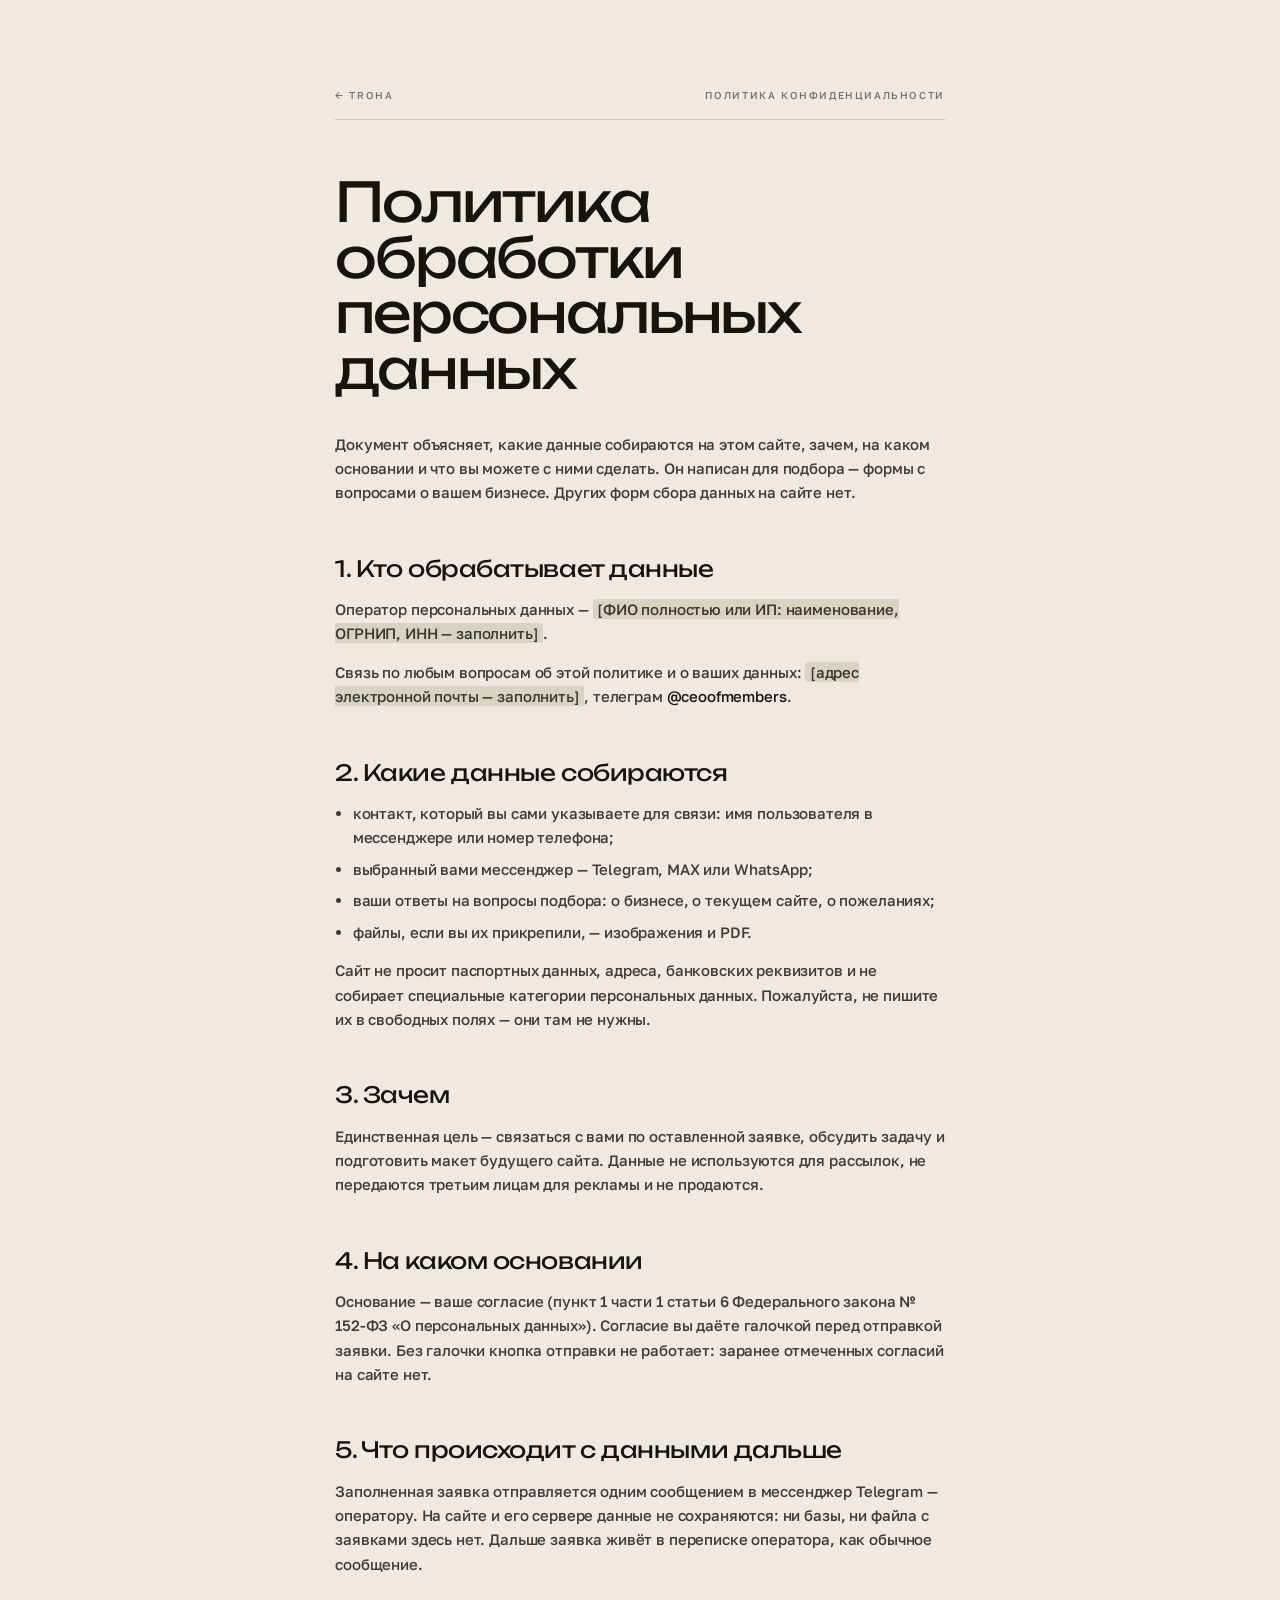
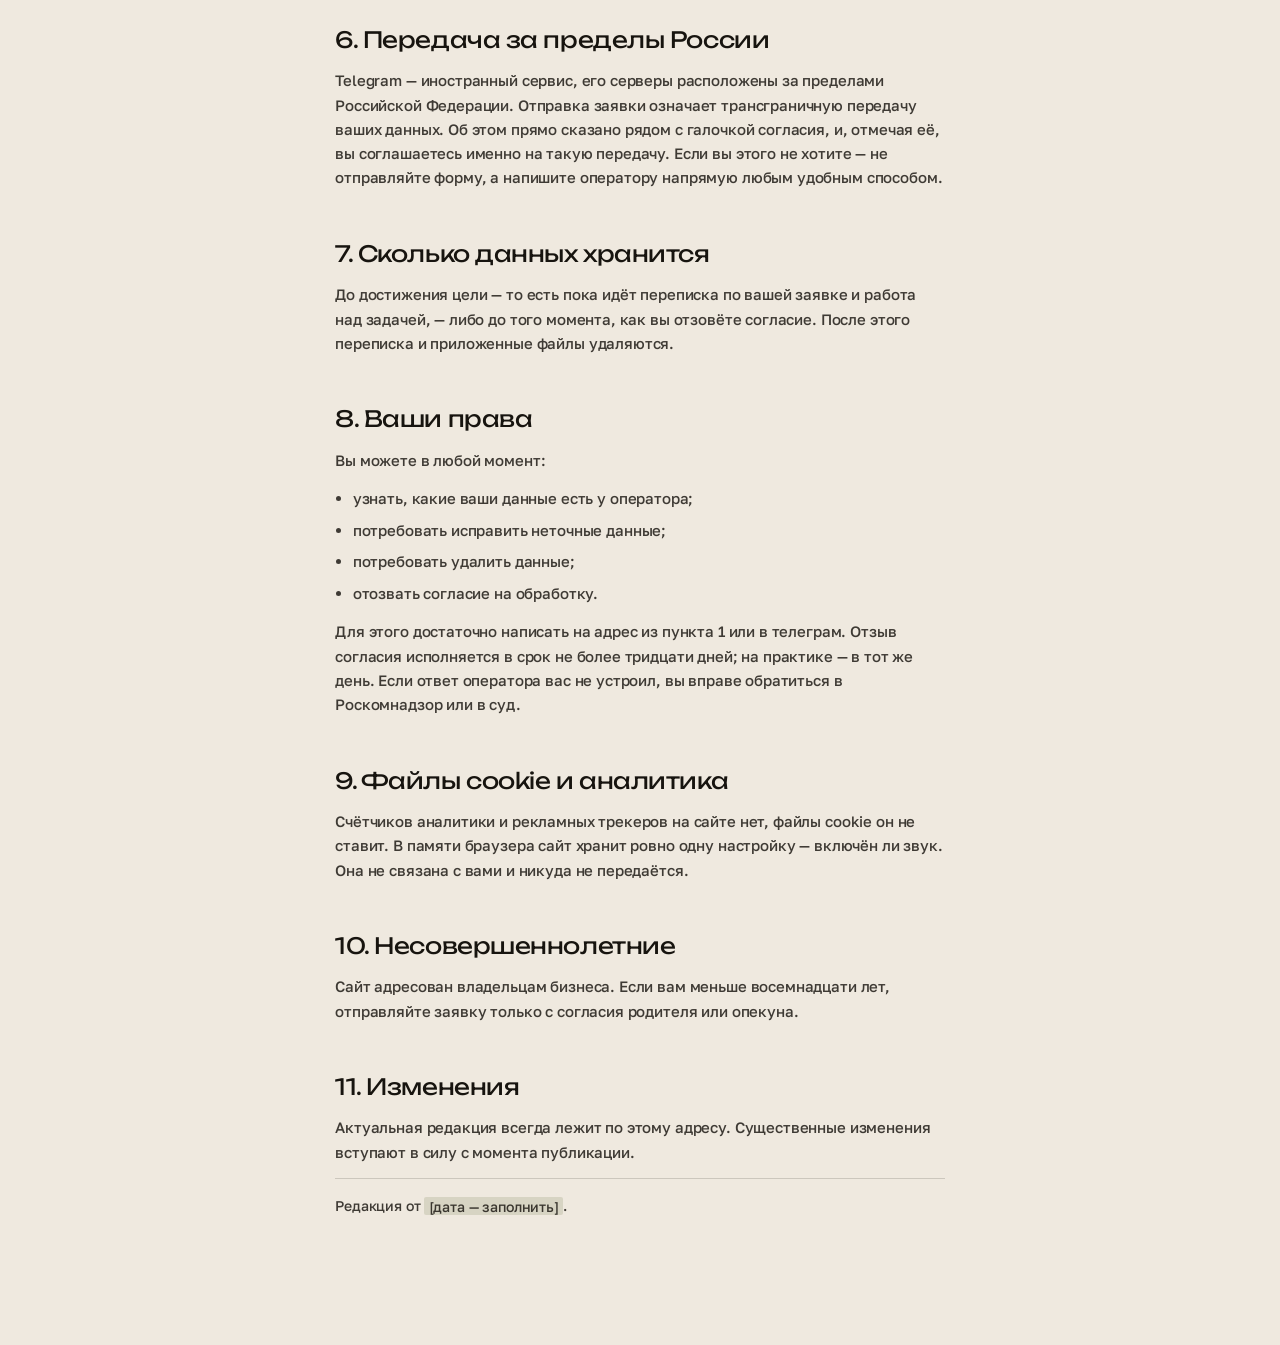
==== privacy.html @ f44c5812 "Подбор: квиз на четыре ветки, согласие на ПДн, отправка в телеграм Лист бумаги встал сразу после лет" ====
<!doctype html>
<html lang="ru">
<head>
<meta charset="utf-8">
<meta name="viewport" content="width=device-width, initial-scale=1">
<title>Политика конфиденциальности — TROHA</title>
<meta name="description" content="Как обрабатываются персональные данные, которые вы оставляете в подборе на сайте TROHA: что собирается, зачем, на каком основании и как отозвать согласие.">
<meta name="robots" content="noindex, follow">

<link rel="preconnect" href="https://fonts.googleapis.com">
<link rel="preconnect" href="https://fonts.gstatic.com" crossorigin>
<link href="https://fonts.googleapis.com/css2?family=Unbounded:wght@300;400;700&family=Golos+Text:wght@400;500;600&display=swap" rel="stylesheet">
<link rel="stylesheet" href="styles.css">

<style>
  body{background:var(--paper);color:var(--ink);overflow-x:clip}
  .doc{max-width:74ch;margin:0 auto;
       padding:clamp(2.4rem,7vw,5.5rem) var(--pad) clamp(4rem,9vw,7rem)}
  .doc__top{display:flex;justify-content:space-between;align-items:baseline;
       padding-bottom:1rem;border-bottom:1px solid var(--ink-line);margin-bottom:clamp(2rem,5vw,3.4rem)}
  .doc__top a{color:var(--ink);text-decoration:none}
  .doc__top .label{color:var(--ink-mute)}
  .doc h1{font-family:var(--f-display);font-weight:400;
       font-size:clamp(1.9rem,5vw,3.4rem);line-height:1.02;letter-spacing:-.04em;
       margin:0 0 clamp(1.4rem,3vw,2.2rem)}
  .doc h2{font-family:var(--f-display);font-weight:400;
       font-size:clamp(1.05rem,1.9vw,1.4rem);line-height:1.2;letter-spacing:-.02em;
       margin:clamp(2.2rem,4.5vw,3.2rem) 0 .9rem}
  .doc p,.doc li{line-height:1.62;color:rgb(23 20 15 / .82);margin:0 0 .9rem}
  .doc ul{margin:0 0 .9rem;padding-left:1.1rem}
  .doc li{margin-bottom:.45rem}
  .doc a{color:var(--ink)}
  .doc .fill{background:rgb(108 119 66 / .18);padding:.05em .3em;border-radius:2px}
  .doc__date{color:var(--ink-mute);font-size:.88rem;margin-top:clamp(2.4rem,5vw,3.4rem);
       padding-top:1rem;border-top:1px solid var(--ink-line)}
</style>
</head>
<body>

<main class="doc">

  <div class="doc__top">
    <a class="label" href="index.html">← TROHA</a>
    <span class="label">Политика конфиденциальности</span>
  </div>

  <h1>Политика обработки персональных данных</h1>

  <p>Документ объясняет, какие данные собираются на этом сайте, зачем, на каком
  основании и что вы можете с ними сделать. Он написан для подбора — формы с
  вопросами о вашем бизнесе. Других форм сбора данных на сайте нет.</p>

  <h2>1. Кто обрабатывает данные</h2>
  <p>Оператор персональных данных — <span class="fill">[ФИО полностью или ИП: наименование, ОГРНИП, ИНН — заполнить]</span>.</p>
  <p>Связь по любым вопросам об этой политике и о ваших данных:
  <span class="fill">[адрес электронной почты — заполнить]</span>,
  телеграм <a href="https://t.me/ceoofmembers">@ceoofmembers</a>.</p>

  <h2>2. Какие данные собираются</h2>
  <ul>
    <li>контакт, который вы сами указываете для связи: имя пользователя в
      мессенджере или номер телефона;</li>
    <li>выбранный вами мессенджер — Telegram, MAX или WhatsApp;</li>
    <li>ваши ответы на вопросы подбора: о бизнесе, о текущем сайте, о пожеланиях;</li>
    <li>файлы, если вы их прикрепили, — изображения и PDF.</li>
  </ul>
  <p>Сайт не просит паспортных данных, адреса, банковских реквизитов и не собирает
  специальные категории персональных данных. Пожалуйста, не пишите их в свободных
  полях — они там не нужны.</p>

  <h2>3. Зачем</h2>
  <p>Единственная цель — связаться с вами по оставленной заявке, обсудить задачу
  и подготовить макет будущего сайта. Данные не используются для рассылок, не
  передаются третьим лицам для рекламы и не продаются.</p>

  <h2>4. На каком основании</h2>
  <p>Основание — ваше согласие (пункт 1 части 1 статьи 6 Федерального закона
  № 152-ФЗ «О персональных данных»). Согласие вы даёте галочкой перед отправкой
  заявки. Без галочки кнопка отправки не работает: заранее отмеченных согласий
  на сайте нет.</p>

  <h2>5. Что происходит с данными дальше</h2>
  <p>Заполненная заявка отправляется одним сообщением в мессенджер Telegram —
  оператору. На сайте и его сервере данные не сохраняются: ни базы, ни файла с
  заявками здесь нет. Дальше заявка живёт в переписке оператора, как обычное
  сообщение.</p>

  <h2>6. Передача за пределы России</h2>
  <p>Telegram — иностранный сервис, его серверы расположены за пределами
  Российской Федерации. Отправка заявки означает трансграничную передачу ваших
  данных. Об этом прямо сказано рядом с галочкой согласия, и, отмечая её, вы
  соглашаетесь именно на такую передачу. Если вы этого не хотите — не отправляйте
  форму, а напишите оператору напрямую любым удобным способом.</p>

  <h2>7. Сколько данных хранится</h2>
  <p>До достижения цели — то есть пока идёт переписка по вашей заявке и работа
  над задачей, — либо до того момента, как вы отзовёте согласие. После этого
  переписка и приложенные файлы удаляются.</p>

  <h2>8. Ваши права</h2>
  <p>Вы можете в любой момент:</p>
  <ul>
    <li>узнать, какие ваши данные есть у оператора;</li>
    <li>потребовать исправить неточные данные;</li>
    <li>потребовать удалить данные;</li>
    <li>отозвать согласие на обработку.</li>
  </ul>
  <p>Для этого достаточно написать на адрес из пункта 1 или в телеграм. Отзыв
  согласия исполняется в срок не более тридцати дней; на практике — в тот же
  день. Если ответ оператора вас не устроил, вы вправе обратиться в
  Роскомнадзор или в суд.</p>

  <h2>9. Файлы cookie и аналитика</h2>
  <p>Счётчиков аналитики и рекламных трекеров на сайте нет, файлы cookie он не
  ставит. В памяти браузера сайт хранит ровно одну настройку — включён ли звук.
  Она не связана с вами и никуда не передаётся.</p>

  <h2>10. Несовершеннолетние</h2>
  <p>Сайт адресован владельцам бизнеса. Если вам меньше восемнадцати лет,
  отправляйте заявку только с согласия родителя или опекуна.</p>

  <h2>11. Изменения</h2>
  <p>Актуальная редакция всегда лежит по этому адресу. Существенные изменения
  вступают в силу с момента публикации.</p>

  <p class="doc__date">Редакция от <span class="fill">[дата — заполнить]</span>.</p>

</main>

</body>
</html>
---- styles.css ----
/* ═══════════ ТОКЕНЫ ═══════════ */
:root{
  --bg:#0b0b0c;
  --fg:#eceae4;
  --mute:rgb(236 234 228 / .52);
  --faint:rgb(236 234 228 / .14);

  /* палитра: шалфей — основной акцент, рядом тёплая лампа проектора
     и два холодных оттенка. Ими подкрашены свет, свечение карточек
     и служебные детали, чтобы сайт не читался как серый. */
  --accent:#b9c48d;
  --amber:#e0a35c;
  --violet:#8a7fa8;
  --rose:#c47fa0;

  --f-display:'Unbounded',sans-serif;
  --f-body:'Golos Text',sans-serif;

  --pad:clamp(1rem,2.2vw,2.5rem);
  --section:clamp(6rem,11vw,11rem);

  --e-reveal:cubic-bezier(.16,1,.3,1);
  --e-inout:cubic-bezier(.65,.05,0,1);
  --e-ui:cubic-bezier(.4,0,.2,1);

  /* бумага финального разворота — объявлена глобально, её видит и подвал */
  --paper:#efe9df; --ink:#17140f;
  --ink-mute:rgb(23 20 15 / .56);
  --ink-line:rgb(23 20 15 / .16);
  --ink-acc:#6c7742;
}

*,*::before,*::after{box-sizing:border-box;margin:0;padding:0}
html{-webkit-font-smoothing:antialiased;text-rendering:optimizeLegibility}
body{
  background:var(--bg);color:var(--fg);
  font-family:var(--f-body);font-size:clamp(.9375rem,1.05vw,1.0625rem);
  font-weight:500;line-height:1.45;letter-spacing:-.01em;
}
/* clip, а не hidden: hidden делает страницу прокручиваемым контейнером
   и убивает position:sticky, на котором держатся герой и плёнка */
html,body{overflow-x:clip}

a{color:inherit;text-decoration:none}
.sr{position:absolute;width:1px;height:1px;overflow:hidden;clip-path:inset(50%)}

.label{
  font-family:var(--f-body);font-size:clamp(.625rem,.75vw,.6875rem);
  font-weight:500;text-transform:uppercase;letter-spacing:.16em;
  line-height:1.5;color:var(--mute);
}

/* маски строк */
.line{display:block;overflow:hidden}
.line__in{display:block;will-change:transform}

/* пословный reveal: запас снизу спасает хвосты у «у», «р», «д» */
.w{display:inline-block;overflow:hidden;vertical-align:bottom;
   padding-bottom:.1em;margin-bottom:-.1em}
.wi{display:inline-block;will-change:transform}

/* ═══════════ КУРСОР ═══════════ */
.cursor{
  position:fixed;top:0;left:0;z-index:130;pointer-events:none;
  width:10px;height:10px;border-radius:50%;background:var(--fg);
  margin:-5px 0 0 -5px;mix-blend-mode:difference;
  display:grid;place-items:center;
  transition:width .4s var(--e-ui),height .4s var(--e-ui),background .4s var(--e-ui);
}
.cursor span{
  font-family:var(--f-body);font-size:.625rem;text-transform:uppercase;
  letter-spacing:.14em;color:var(--bg);opacity:0;white-space:nowrap;
  transition:opacity .3s var(--e-ui);
}
.cursor.is-big{width:86px;height:86px}
.cursor.is-big span{opacity:1}
@media (hover:none){.cursor{display:none}}

/* ═══════════ ШАПКА ═══════════ */
.nav{
  position:fixed;top:0;left:0;right:0;z-index:60;
  display:grid;grid-template-columns:1fr auto 1fr;align-items:center;
  padding:var(--pad);mix-blend-mode:difference;
}
.nav__brand{font-family:var(--f-display);font-weight:700;font-size:.875rem;
  letter-spacing:.12em;color:var(--fg)}
.nav__brand sup{font-size:.5em;vertical-align:super}
.nav__mid{display:flex;gap:1.6rem;justify-self:center}
.nav__mid a{color:var(--fg);position:relative}
.nav__mid a::after{
  content:'';position:absolute;left:0;bottom:-3px;width:100%;height:1px;
  background:currentColor;transform:scaleX(0);transform-origin:right;
  transition:transform .4s var(--e-inout);
}
.nav__mid a:hover::after{transform:scaleX(1);transform-origin:left}

/* соцсети значками: подписи «ТЕЛЕГРАМ · ИНСТАГРАМ» забирали на себя
   слишком много внимания для служебной ссылки */
.nav__right{justify-self:end;display:flex;align-items:center;gap:.55rem}
.nav__ico{
  display:grid;place-items:center;width:32px;height:32px;color:var(--fg);
  border-radius:50%;opacity:.82;
  transition:opacity .35s var(--e-ui),transform .45s var(--e-inout);
}
.nav__ico svg{width:19px;height:19px;display:block;fill:currentColor}
.nav__ico:hover{opacity:1;transform:translateY(-2px) scale(1.06)}

/* ═══════════ ГЕРОЙ ═══════════ */
/* Закрепление делает CSS: высокая оболочка + липкий кадр внутри.
   ScrollTrigger ничего не измеряет и не подменяет, поэтому
   содержимое больше не может уехать вбок на один кадр. */
/* 200svh = экран стоит, пока идёт пролёт, и ровно столько же уезжает
   вверх, пока его выталкивает плёнка. Раньше здесь было 172svh, и
   между концом анимации и приходом плёнки оставался чёрный экран. */
.hero{position:relative;height:200svh}
.hero__inner{
  position:sticky;top:0;height:100svh;min-height:600px;overflow:hidden;
}

.hero__media{position:absolute;inset:0;overflow:hidden;
  will-change:transform,opacity;transform-origin:50% 50%}
.hero__media video{position:absolute;inset:0;width:100%;height:100%;
  object-fit:cover;display:block;
  filter:brightness(2.15) contrast(1.12) saturate(.95)}

/* полотно ряби: рисует то же видео, но с искажением от курсора */
#ripple{position:absolute;inset:0;width:100%;height:100%;display:block;z-index:1}
.has-ripple .hero__media video{opacity:0}

/* подсветка поверх видео: тёплая лампа слева, холодный свет справа —
   выбивка читается, и первый экран перестаёт быть серым */
.veil{position:absolute;inset:0;pointer-events:none;z-index:2;
  background:
    radial-gradient(64% 46% at 28% 38%, rgb(224 163 92 / .16), transparent 70%),
    radial-gradient(58% 44% at 76% 64%, rgb(138 127 168 / .14), transparent 72%),
    radial-gradient(78% 52% at 50% 46%, rgb(255 252 244 / .07), transparent 70%)}

/* запасной фон, если видео не проигралось */
.fakevid{display:none}
.no-video .fakevid{display:block;position:absolute;inset:-12%;background:#0a0a0c;
  background-image:linear-gradient(180deg,
    transparent 18%, rgb(214 206 184 / .13) 46%, rgb(214 206 184 / .07) 62%, transparent 86%);
}
.fakevid i{position:absolute;border-radius:50%;filter:blur(58px);display:block}
.fakevid i:nth-child(1){
  width:72%;height:92%;left:38%;top:-18%;
  background:radial-gradient(circle,rgb(232 224 200 / .86) 0%,rgb(224 163 92 / .34) 38%,transparent 68%);
  animation:drift1 26s infinite alternate var(--e-ui);
}
.fakevid i:nth-child(2){
  width:58%;height:72%;left:-6%;top:22%;
  background:radial-gradient(circle,rgb(138 127 168 / .52) 0%,rgb(110 126 150 / .18) 42%,transparent 70%);
  animation:drift2 34s infinite alternate var(--e-ui);
}
.fakevid i:nth-child(3){
  width:46%;height:52%;left:58%;top:50%;
  background:radial-gradient(circle,rgb(185 196 141 / .42) 0%,transparent 66%);
  animation:drift3 30s infinite alternate var(--e-ui);
}
@keyframes drift1{to{transform:translate3d(-15%,14%,0) scale(1.24)}}
@keyframes drift2{to{transform:translate3d(18%,-12%,0) scale(1.16)}}
@keyframes drift3{to{transform:translate3d(-10%,-16%,0) scale(1.32)}}

.grain{
  position:absolute;inset:0;pointer-events:none;opacity:.5;z-index:2;
  background-image:url("data:image/svg+xml,%3Csvg xmlns='http://www.w3.org/2000/svg' width='200' height='200'%3E%3Cfilter id='n'%3E%3CfeTurbulence type='fractalNoise' baseFrequency='.85' numOctaves='3'/%3E%3C/filter%3E%3Crect width='100%25' height='100%25' filter='url(%23n)' opacity='.42'/%3E%3C/svg%3E");
}

/* выбивка: тёмная вуаль с дырами в форме букв */
.hero__knock{position:absolute;inset:0;width:100%;height:100%;display:block;z-index:3;
  will-change:transform,opacity;transform-origin:50% 48%}
#knockText{transform-box:fill-box;transform-origin:50% 50%}
.hero__knock rect[mask]{fill:var(--bg);fill-opacity:.88}

.hero__bottom{position:absolute;left:0;right:0;bottom:0;z-index:4;
  padding:0 var(--pad) var(--pad)}
.hero__line{height:1px;margin-bottom:1.15rem;
  background:linear-gradient(90deg,var(--accent),rgb(224 163 92 / .5) 42%,var(--faint));
  transform:scaleX(0);transform-origin:left}
.hero__meta{display:grid;grid-template-columns:1fr 1.5fr 1fr .55fr;
  gap:clamp(1rem,3vw,3rem);align-items:start}
.hero__meta .col.right{text-align:right}
.hero__meta .col.wide .line__in{
  font-size:clamp(.9rem,1.15vw,1.0625rem);line-height:1.45;max-width:34ch;color:var(--fg)}

/* ═══════════ КАДРОВАЯ ПОЛОСА НА СТЫКЕ ═══════════
   Пробегает сверху вниз один раз, когда герой передаёт экран плёнке.
   Высота ограничена, поэтому кадр никогда не закрыт целиком. */
.roll{
  position:fixed;left:0;right:0;top:0;height:24vh;z-index:95;
  pointer-events:none;opacity:0;transform:translateY(-150%);
  background:
    linear-gradient(180deg,transparent 0%,rgb(4 4 5 / .94) 34%,
                    rgb(4 4 5 / .94) 64%, transparent 100%);
}
.roll::after{content:'';position:absolute;left:0;right:0;top:34%;height:1px;
  background:linear-gradient(90deg,transparent,rgb(236 234 228 / .5),transparent)}

/* ═══════════ ПОЛЕ ЛЕТАЮЩИХ КАРТОЧЕК ═══════════ */
/* секция наезжает на хвост плёнки: её отрицательный отступ съедает
   последний экран ленты, и пустоты между телефоном и карточками нет */
.field{position:relative;z-index:5;background:var(--bg);
  margin-top:-30svh;height:250svh}
/* кадр с карточками тоже липкий: иначе при высокой секции карточки
   расползаются далеко за экран, а при низкой их успевает накрыть
   финальный лист через полтора оборота колеса */
.field__hold{
  position:sticky;top:0;height:100svh;
  padding:calc(var(--section) * .42) var(--pad) 0;
  display:flex;flex-direction:column}
.field__head{display:flex;justify-content:space-between;
  padding-bottom:1.1rem;border-bottom:1px solid var(--faint);position:relative;z-index:3}
/* фоновое слово: плотное начертание, чтобы карточки лежали на нём,
   а не висели над тонкой надписью */
.field__title{
  font-family:var(--f-display);font-weight:700;
  font-size:clamp(2.4rem,8.6vw,8.2rem);line-height:.86;letter-spacing:-.045em;
  text-transform:uppercase;text-align:center;
  margin-top:clamp(2rem,5.4vw,4.4rem);position:relative;z-index:1;
  pointer-events:none;color:rgb(236 234 228 / .93);
}

/* сцена: каждая карточка получает свою перспективу, как на grail-app */
.field__stage{position:absolute;left:0;right:0;top:6%;bottom:9%;z-index:2;
  perspective:1400px;perspective-origin:50% 45%}

.field__bg{position:absolute;inset:0;overflow:hidden;z-index:0;
  opacity:0;transition:opacity 1.4s var(--e-ui)}
.has-field-video .field__bg{opacity:1}
.field__bg video{width:100%;height:100%;object-fit:cover;display:block;
  transform:scale(1.38) translateY(-11%);transform-origin:center;
  filter:brightness(.54) saturate(.9) contrast(1.04)}
/* верх притушен слабее, чем раньше: секция выезжает из-под плёнки, и
   облака должны быть видны сразу, иначе первым приходит чёрный прямоугольник */
.field__bg::after{content:'';position:absolute;inset:0;
  background:
    linear-gradient(180deg,rgb(11 11 12 / .86) 0%,rgb(11 11 12 / .44) 9%,
                    rgb(11 11 12 / .40) 84%,var(--bg) 100%)}

/* медленный живой свет в глубине секции */
.field__hold::before{
  content:'';position:absolute;inset:-8%;pointer-events:none;z-index:0;
  background:
    radial-gradient(40% 36% at 22% 30%, rgb(185 196 141 / .13), transparent 70%),
    radial-gradient(38% 42% at 78% 62%, rgb(138 127 168 / .15), transparent 72%),
    radial-gradient(32% 28% at 56% 88%, rgb(224 163 92 / .11), transparent 70%);
  animation:fieldGlow 26s ease-in-out infinite alternate;
}
@keyframes fieldGlow{ to{transform:translate3d(2.5%,-3.5%,0) scale(1.14)} }

.card{
  --open:0;--in:.55;--fy:0;--fx:0;--px:0;--py:0;--wob:0;--sz:0;
  opacity:0;                       /* влёт включает JS */
  position:absolute;left:var(--x);top:var(--y);
  width:clamp(130px,12.8vw,196px);
  display:flex;flex-direction:column;gap:.45rem;
  padding:clamp(.6rem,.85vw,.95rem);
  background:var(--fg);color:#14140f;border-radius:5px;
  box-shadow:
    0 18px 44px rgb(0 0 0 / .55),
    0 2px 6px rgb(0 0 0 / .4),
    0 0 40px -14px var(--glow,#8e9ec4);
  transition:box-shadow .65s var(--e-ui), width .8s var(--e-inout);
  will-change:transform;
  transform:
    translate(-50%,-50%)
    translate3d(calc((var(--px,0) + var(--fx,0)) * 1px),
                calc((var(--py,0) + var(--fy,0)) * 1px), 0)
    translateZ(calc(var(--open) * 110px + var(--sz,0) * 1px))
    rotateX(calc(var(--rx) * (1 - var(--open))))
    rotateY(calc(var(--ry) * (1 - var(--open))))
    rotateZ(calc((var(--rz) + var(--wob,0) * 1deg) * (1 - var(--open))))
    scale(calc(var(--s) * (1 + var(--open) * .06) * var(--in,1)));
}
.card__idx{color:rgb(20 20 15 / .45)}
.card__shot{flex:none;aspect-ratio:4/3;border-radius:3px;display:block;
  position:relative;overflow:hidden;background:#1a1a1c}
.card__shot img{width:100%;height:100%;object-fit:cover;object-position:top center;
  display:block}
.card__shot::after{
  content:'';position:absolute;inset:0;
  background:linear-gradient(112deg,transparent 36%,rgb(255 255 255 / .22) 50%,transparent 64%);
  transform:translateX(-130%);
  animation:sheen 9s linear infinite;
  animation-delay:calc(var(--d,.5) * -7s);
}
@keyframes sheen{0%,72%{transform:translateX(-130%)}100%{transform:translateX(130%)}}
.card__name{font-family:var(--f-display);font-weight:500;
  font-size:clamp(.72rem,1.02vw,1rem);line-height:1;letter-spacing:-.035em;
  white-space:nowrap;overflow:hidden;text-overflow:ellipsis}
.card__cat{color:rgb(20 20 15 / .5);font-size:.54rem;line-height:1.3}
.card__desc{
  max-height:0;opacity:0;overflow:hidden;
  font-size:.62rem;line-height:1.5;color:rgb(20 20 15 / .66);
  transition:max-height .8s var(--e-inout), opacity .45s var(--e-ui);
}
.card:hover .card__desc{max-height:8rem;opacity:1}

.card__foot{display:flex;justify-content:space-between;gap:.4rem;
  font-size:.5rem;color:rgb(20 20 15 / .42);
  padding-top:.4rem;border-top:1px solid rgb(20 20 15 / .14)}
.card__foot i{font-style:normal;white-space:nowrap;overflow:hidden;text-overflow:ellipsis}
.card.is-client .card__foot i:first-child{color:#5d6b2f;font-weight:500}

/* рубашки — узор, как у колоды */
.card--back{background:var(--b);aspect-ratio:3/4.2;
  box-shadow:0 14px 36px rgb(0 0 0 / .5), 0 0 40px -16px var(--glow,#8e9ec4)}
.card--back::after{content:'';position:absolute;inset:7%;border-radius:2px;
  background-image:
    radial-gradient(circle at 50% 50%, rgb(20 20 15 / .34) 22%, transparent 23%),
    radial-gradient(circle at 0% 0%,  rgb(20 20 15 / .34) 22%, transparent 23%),
    radial-gradient(circle at 100% 100%, rgb(20 20 15 / .34) 22%, transparent 23%);
  background-size:33% 25%;
  border:1px solid rgb(20 20 15 / .22);
}

/* фокус даём свечением, а не затемнением всей секции */
.field__stage .card:hover{z-index:40!important;
  width:clamp(250px,27vw,374px);
  box-shadow:
    0 46px 92px rgb(0 0 0 / .7),
    0 0 0 1px rgb(236 234 228 / .2),
    0 0 80px -6px var(--glow,#8e9ec4),
    0 0 180px -36px var(--glow,#8e9ec4)}

/* свой оттенок свечения под каждую работу */
.card:nth-child(1){--glow:#7d93b8}
.card:nth-child(2){--glow:#b3a894}
.card:nth-child(3){--glow:#c9a86a}
.card:nth-child(4){--glow:#e0a35c}
.card:nth-child(5){--glow:#8e9ec4}
.card:nth-child(6){--glow:#c47fa0}
.card:nth-child(7){--glow:#b9c48d}
.card:nth-child(8){--glow:#8a7fa8}
.card:nth-child(9){--glow:#e0a35c}

/* ═══════════ ПРОГРЕСС-ПОЛОСА ═══════════ */
.prog{
  position:fixed;left:50%;bottom:clamp(.9rem,2.4vh,1.6rem);
  transform:translateX(-50%);z-index:90;
  display:flex;align-items:center;gap:.8rem;
  width:min(46vw,460px);
}
.prog__track{
  position:relative;flex:1;height:26px;display:flex;align-items:center;
  cursor:grab;touch-action:none;
}
.prog__track::before{
  content:'';position:absolute;left:0;right:0;height:2px;border-radius:2px;
  background:rgb(236 234 228 / .16);
}
.prog__track.is-drag{cursor:grabbing}
.prog__fill{
  position:absolute;left:0;height:2px;width:0;border-radius:2px;
  background:linear-gradient(90deg,var(--violet),var(--accent) 52%,var(--amber));
  pointer-events:none;
}
.prog__knob{
  position:absolute;left:0;width:11px;height:11px;border-radius:50%;
  background:var(--accent);transform:translateX(-50%);pointer-events:none;
  box-shadow:0 0 0 5px rgb(185 196 141 / .16);
  transition:box-shadow .3s var(--e-ui);
}
.prog__track:hover .prog__knob{box-shadow:0 0 0 8px rgb(185 196 141 / .22)}
.prog__pct{min-width:3.4em;text-align:right;color:var(--mute)}
@media (max-width:900px){ .prog{width:min(78vw,340px)} }

/* ═══════════ КНОПКА ЗВУКА ═══════════
   difference, как у шапки: одна кнопка читается и на чёрном,
   и на бумаге в конце страницы. */
/* z-index выше ракорда: иначе первые секунды кнопка закрыта заставкой,
   и выключить звук можно только после того, как он уже прозвучал */
.snd{
  position:fixed;right:var(--pad);bottom:clamp(.9rem,2.4vh,1.6rem);z-index:210;
  display:flex;align-items:center;gap:.55rem;
  background:none;border:0;padding:.4rem;cursor:pointer;
  color:var(--fg);mix-blend-mode:difference;font:inherit;
}
.snd__bars{display:flex;align-items:flex-end;gap:2px;height:14px}
.snd__bars i{display:block;width:2px;height:3px;border-radius:1px;
  background:currentColor;transition:height .3s var(--e-ui)}
.snd.is-on .snd__bars i{animation:eq .9s ease-in-out infinite alternate}
.snd.is-on .snd__bars i:nth-child(2){animation-duration:.63s}
.snd.is-on .snd__bars i:nth-child(3){animation-duration:1.14s}
.snd.is-on .snd__bars i:nth-child(4){animation-duration:.78s}
@keyframes eq{ from{height:3px} to{height:14px} }
.snd__txt{color:currentColor;transition:opacity .3s var(--e-ui)}
.snd:not(.is-on) .snd__txt{opacity:.5}
.snd:hover .snd__txt{opacity:1}
@media (max-width:620px){ .snd__txt{display:none} }

/* ═══════════════════════════════════════════════════════════
   ПЛЁНКА → ТЕЛЕФОН
   Та же схема, что у героя: высокая оболочка, липкий кадр внутри.
   ═══════════════════════════════════════════════════════════ */
/* высота подобрана под длину таймлайна так, чтобы на одну работу
   приходилось около 55svh прокрутки — столько же, сколько и раньше */
.reel{position:relative;height:660svh;background:#060607}
.reel__stage{
  position:sticky;top:0;height:100svh;overflow:hidden;
  display:flex;flex-direction:column;
  padding:calc(var(--pad) + 2.2rem) var(--pad) calc(var(--pad) + 2.4rem);
  gap:clamp(.8rem,2.2vh,1.5rem);
}

/* ── свет проектора: лампа тёплая, поэтому секция не серая ── */
.reel__bg{position:absolute;inset:0;overflow:hidden;z-index:0;background:#060607}

/* фоновое видео секции; нарисованный свет под ним остаётся
   запасным вариантом и приглушается, когда ролик подхватился */
.reel__bg video{position:absolute;inset:0;width:100%;height:100%;
  object-fit:cover;display:block;opacity:0;
  transition:opacity 1.6s var(--e-ui);
  filter:brightness(.62) saturate(.88) contrast(1.05)}
.has-reel-video .reel__bg video{opacity:1}
.has-reel-video .reel__beam{opacity:.3}
.has-reel-video .reel__dust{opacity:.45}
.reel__beam{
  position:absolute;left:50%;top:-34%;width:152%;height:168%;
  transform:translateX(-50%);
  background:
    radial-gradient(56% 40% at 50% 52%, rgb(240 200 142 / .13), transparent 72%),
    conic-gradient(from 199deg at 50% -8%,
      transparent 0deg, rgb(240 200 142 / .085) 15deg,
      rgb(224 163 92 / .03) 27deg, transparent 41deg),
    radial-gradient(44% 34% at 16% 74%, rgb(138 127 168 / .10), transparent 74%);
  filter:blur(26px);
  animation:beam 19s ease-in-out infinite alternate;
}
@keyframes beam{ to{ transform:translateX(-52.5%) scale(1.07); opacity:.78 } }

.reel__dust{
  position:absolute;inset:-22%;
  background-image:
    radial-gradient(1.5px 1.5px at 20% 30%, rgb(244 226 198 / .5), transparent 60%),
    radial-gradient(1.2px 1.2px at 70% 15%, rgb(236 234 228 / .34), transparent 60%),
    radial-gradient(1.8px 1.8px at 45% 68%, rgb(244 226 198 / .32), transparent 60%),
    radial-gradient(1px   1px   at 88% 56%, rgb(236 234 228 / .4),  transparent 60%),
    radial-gradient(1.4px 1.4px at 10% 82%, rgb(244 226 198 / .28), transparent 60%),
    radial-gradient(1.1px 1.1px at 58% 90%, rgb(236 234 228 / .32), transparent 60%);
  background-size:360px 320px;
  animation:dust 38s linear infinite;
}
@keyframes dust{ to{ transform:translate3d(-360px,-320px,0) } }

.reel__bg::after{content:'';position:absolute;inset:0;
  background:
    radial-gradient(130% 96% at 50% 50%, transparent 46%, rgb(6 6 7 / .9) 100%),
    linear-gradient(180deg,var(--bg) 0%,transparent 16%,
                           transparent 84%,var(--bg) 100%)}

.reel__head{position:relative;z-index:2;
  display:flex;justify-content:space-between;align-items:baseline;
  padding-bottom:.9rem;border-bottom:1px solid var(--faint)}
.reel__count b{font-family:var(--f-display);font-weight:500;
  font-size:clamp(1.2rem,2.8vw,2.1rem);letter-spacing:-.03em;color:var(--amber)}

/* середина: полоса работ и телефон лежат слоями.
   perspective нужна пролёту сквозь корпус в конце секции */
.reel__mid{flex:1;min-height:0;position:relative;z-index:2;perspective:1500px}

/* ── ПОЛОСА РАБОТ ──
   Все работы лежат в один ряд и только смещаются вбок. Соседние
   видно всегда — поэтому следующая не появляется из ниоткуда, а
   подъезжает. Масштаб, прозрачность и размытие считает JS по
   расстоянию до центра. */
.reel__deck{position:absolute;inset:0}
.shot{
  position:absolute;left:50%;top:50%;margin:0;
  width:clamp(260px,46vw,720px);height:auto;aspect-ratio:16/10;
  display:flex;flex-direction:column;
  border:1px solid rgb(236 234 228 / .22);border-radius:9px;overflow:hidden;
  background:#0f0f11;
  box-shadow:0 34px 90px rgb(0 0 0 / .66), 0 0 70px -24px rgb(224 163 92 / .45);
  will-change:transform,opacity,filter;
}
.shot__bar{flex:none;height:20px;display:flex;align-items:center;gap:4px;
  padding:0 8px;background:#17171a;border-bottom:1px solid rgb(236 234 228 / .1)}
.shot__bar i{width:5px;height:5px;border-radius:50%;flex:none;
  background:rgb(236 234 228 / .24);display:block}
.shot img{display:block;width:100%;height:100%;object-fit:cover;
  object-position:top center}

/* телефон — отдельным слоем, его ничем не срезает.
   Скругление эллиптическое, как на jjettas: 15%/7.1% и 13.4%/6.4% */
.phone{
  position:absolute;left:50%;top:50%;z-index:3;
  height:86%;width:auto;aspect-ratio:.47;
  background:#0a0a0b;border:1px solid rgb(236 234 228 / .3);
  border-radius:15% / 7.1%;
  box-shadow:0 30px 78px rgb(0 0 0 / .72), 0 0 60px -14px rgb(224 163 92 / .55);
  opacity:0;will-change:transform,opacity;
}
.phone__screen{position:absolute;inset:5px;display:block;overflow:hidden;
  background:#141416;border-radius:13.4% / 6.4%;
  transform-origin:50% 50%;will-change:transform}
.phone__screen video{position:absolute;inset:0;width:100%;height:100%;
  object-fit:cover;display:block}
.phone__sky{opacity:0;z-index:2}

/* лента мобильных версий: кадры лежат стопкой, видно всегда один */
.phone__feed{position:absolute;inset:0;display:block;overflow:hidden;z-index:1}
/* Кадр выше экрана на 12% — это запас под промотку. Без него снимок
   ровно в рост экрана, и стоит сдвинуть его вверх, как снизу вылезает
   пустота. cover вместо растяжения: пропорции снимка не трогаем,
   подрезаем по бокам на несколько процентов. */
.mob{
  position:absolute;left:0;top:0;width:100%;height:112%;display:block;
  object-fit:cover;object-position:top center;
  will-change:transform;backface-visibility:hidden;
}
.phone__notch{position:absolute;top:6px;left:50%;transform:translateX(-50%);
  width:26%;height:8px;border-radius:0 0 7px 7px;background:#0a0a0b;z-index:2}

.reel__foot{flex:none;min-height:3.8em;position:relative;z-index:2}
.reel__name{font-family:var(--f-display);font-weight:500;
  font-size:clamp(1.3rem,3.2vw,2.4rem);line-height:1;letter-spacing:-.035em}
.reel__cat{margin-top:.5rem}

/* ═══════════ ВХОД: КРАСКА ═══════════ */
.intro{
  position:fixed;inset:0;z-index:200;overflow:hidden;background:#0c0b0a;
  display:flex;flex-direction:column;align-items:center;justify-content:center;
  gap:clamp(.6rem,1.6vh,1.2rem);will-change:transform;
}

/* холст с мазками занимает весь экран и кроется по принципу slice:
   мазки должны уходить за края, а не вписываться в кадр */
.intro__art{position:absolute;inset:0;width:100%;height:100%;display:block}

/* Наложение висит на каждом мазке, а не на группе: на группе оно
   смешивает её целиком с фоном, и мазки внутри просто закрывают
   друг друга плашками. По отдельности светлые набирают яркость в
   пересечениях — так ведёт себя краска поверх непросохшей краски. */
.stroke{opacity:.92;mix-blend-mode:screen}

/* Чёрная краска идёт через multiply: на фоне она почти пропадает,
   а на светлом мазке выедает его до настоящего чёрного */
.stroke--ink{opacity:1;mix-blend-mode:multiply}

/* имя поверх краски. difference держит его читаемым и на тёмном
   фоне, и на светлом мазке — подбирать цвет под каждый не нужно */
.intro__word{
  position:relative;z-index:2;
  font-family:var(--f-display);font-weight:800;
  font-size:clamp(2.4rem,11.5vw,9.5rem);line-height:.85;letter-spacing:-.05em;
  color:#f6f4ee;mix-blend-mode:difference;
  clip-path:inset(0 100% 0 0);
}
.intro__sub{position:relative;z-index:2;color:rgb(236 234 228 / .62)}

/* зерно держим ПОД именем: слой с наложением поверх элемента,
   который сам блендится, однажды уже проявил свой прямоугольник
   вокруг логотипа — второй раз наступать на это незачем */
.intro__grain{
  position:absolute;inset:0;z-index:1;pointer-events:none;
  opacity:.4;mix-blend-mode:overlay;
  background-image:url("data:image/svg+xml,%3Csvg xmlns='http://www.w3.org/2000/svg' width='200' height='200'%3E%3Cfilter id='n'%3E%3CfeTurbulence type='fractalNoise' baseFrequency='.9' numOctaves='3'/%3E%3C/filter%3E%3Crect width='100%25' height='100%25' filter='url(%23n)' opacity='.5'/%3E%3C/svg%3E");
}

@media (prefers-reduced-motion:reduce){ .intro{display:none} }

/* ═══════════════════════════════════════════════════════════
   ФИНАЛ: светлый лист наезжает на карточки
   ═══════════════════════════════════════════════════════════ */
.about{
  position:relative;z-index:6;
  margin-top:-16vh;padding:0;
  border:0;background:transparent;
}
.about__sheet{
  background:var(--paper);color:var(--ink);
  border-radius:clamp(18px,2.4vw,34px) clamp(18px,2.4vw,34px) 0 0;
  padding:clamp(2.6rem,7vw,6rem) var(--pad) clamp(3rem,7vw,6rem);
  box-shadow:0 -34px 90px rgb(0 0 0 / .55);
  will-change:transform;
}

.about__head{display:flex;justify-content:space-between;
  padding-bottom:1rem;border-bottom:1px solid var(--ink-line)}
.about__head .label{color:var(--ink-mute)}

.about .about__lead{
  font-family:var(--f-display);font-weight:300;
  font-size:clamp(1.6rem,4.1vw,3.5rem);line-height:1.08;letter-spacing:-.035em;
  max-width:21ch;color:var(--ink);
  margin-top:clamp(2rem,5vw,4rem);
}
.about .about__lead em{font-style:normal;color:var(--ink-acc)}

/* ── ТРИ ОТЛИЧИЯ ──
   Самое продающее место страницы, поэтому набрано крупнее обычного
   текста и разделено линейками: такой список прочитают и те, кто
   сплошной абзац пропускает. */
.about__diff{margin-top:clamp(2.6rem,6vw,5rem)}
.about__diffhead{
  font-family:var(--f-display);font-weight:400;
  font-size:clamp(1.1rem,2vw,1.6rem);line-height:1.1;letter-spacing:-.03em;
  color:var(--ink);margin-bottom:clamp(1rem,2.4vw,1.8rem);
}
.diff{
  display:grid;grid-template-columns:clamp(2.6rem,5vw,4.4rem) minmax(0,1fr);
  gap:clamp(.8rem,2.4vw,2.4rem);align-items:start;
  padding:clamp(1.1rem,2.6vw,2rem) 0;border-top:1px solid var(--ink-line);
}
.diff:last-child{border-bottom:1px solid var(--ink-line)}
.diff b{
  font-family:var(--f-display);font-weight:400;
  font-size:clamp(1rem,1.7vw,1.4rem);line-height:1;letter-spacing:-.02em;
  color:var(--ink-acc);
}
.diff h4{
  font-family:var(--f-display);font-weight:400;
  font-size:clamp(1.05rem,2.1vw,1.7rem);line-height:1.18;letter-spacing:-.03em;
  color:var(--ink);margin-bottom:.6rem;
}
.diff p{
  font-size:clamp(.9rem,1.1vw,1.0625rem);line-height:1.55;
  color:var(--ink-mute);max-width:54ch;
}

.about__cols{
  display:grid;grid-template-columns:repeat(2,minmax(0,1fr));
  gap:clamp(1.2rem,3vw,3rem);
  margin-top:clamp(2rem,5vw,4rem);
}
.about__txt{font-size:clamp(.95rem,1.15vw,1.0625rem);line-height:1.55;
  color:var(--ink-mute);max-width:46ch}

.about__facts{
  display:grid;grid-template-columns:repeat(4,minmax(0,1fr));
  gap:clamp(1rem,2.4vw,2.4rem);
  margin-top:clamp(2.4rem,6vw,4.6rem);
  padding-top:1.3rem;border-top:1px solid var(--ink-line);
}
.fact b{display:block;font-family:var(--f-display);font-weight:400;
  font-size:clamp(1.8rem,4.6vw,3.4rem);line-height:1;letter-spacing:-.04em}
.fact:nth-child(2) b{color:var(--ink-acc)}
.fact span{display:block;margin-top:.5rem;
  font-family:var(--f-body);font-size:.625rem;text-transform:uppercase;
  letter-spacing:.13em;line-height:1.45;color:var(--ink-mute)}

.about__links{display:flex;align-items:center;flex-wrap:wrap;
  gap:clamp(1rem,2.6vw,2.2rem);margin-top:clamp(2.4rem,6vw,4.4rem)}
.about__alt{color:var(--ink-mute);border-bottom:1px solid var(--ink-line);
  padding-bottom:.25rem;transition:color .4s var(--e-ui)}
.about__alt:hover{color:var(--ink)}

.about__cta{
  display:inline-flex;align-items:center;gap:.9rem;
  padding:1.05rem 2rem;border-radius:999px;
  background:var(--ink);color:var(--paper);
  font-size:clamp(.9rem,1.1vw,1.0625rem);font-weight:600;
  transition:gap .45s var(--e-inout), background .45s var(--e-ui);
}
.about__cta:hover{gap:1.5rem;background:var(--ink-acc)}
.about__cta i{font-style:normal}

/* подвал остаётся на той же бумаге — страница заканчивается светом */
.foot{background:var(--paper);color:var(--ink);padding:var(--section) var(--pad) var(--pad);
  border-top:0;margin-top:0;position:relative;z-index:6}
.foot__big{
  display:block;font-family:var(--f-display);font-weight:700;
  font-size:clamp(3.5rem,17vw,15rem);line-height:.82;letter-spacing:-.05em;
  margin-left:-.04em;
}
.foot__row{display:flex;justify-content:space-between;
  margin-top:clamp(2.5rem,6vw,5rem);padding-top:1.1rem;
  border-top:1px solid rgb(23 20 15 / .16)}
.foot .label{color:rgb(23 20 15 / .5)}

/* ═══════════ АДАПТИВ ═══════════ */
@media (max-width:900px){
  .nav__mid{display:none}
  .hero__meta{grid-template-columns:1fr 1fr;row-gap:1.4rem}
  .hero__meta .col.wide{grid-column:1/-1;order:-1}

  .reel__stage{padding-top:calc(var(--pad) + 3.2rem)}
  .shot{width:84vw}
  .phone{width:52vw;height:auto}
  .reel__foot{min-height:4.6em}
  .reel__count b{font-size:1.5rem}

  /* на телефоне 3D-поле не читается: раскладываем карточки обычной сеткой */
  .field{height:auto;margin-top:-28svh}
  .field__hold{position:static;height:auto;padding-bottom:var(--section)}
  .field__bg{display:none}
  .field__stage{position:static;perspective:none;
    display:grid;grid-template-columns:repeat(2,1fr);gap:.9rem;
    margin-top:clamp(2rem,9vw,3.5rem)}
  .card{position:static;width:auto;opacity:1;
    transform:none!important;animation:none!important}
  .card--back{display:none}
  /* на тач-экране ховера нет — описание показываем сразу */
  .card__desc{max-height:none;opacity:1}
  .field__title{text-align:left}

  .about__cols,.about__facts{grid-template-columns:repeat(2,minmax(0,1fr))}
}

@media (prefers-reduced-motion:reduce){
  *,*::before,*::after{animation-duration:.01ms!important;transition-duration:.01ms!important}
}

/* ═══════════════════════════════════════════════════════════
   ПОДБОР
   Тот же лист бумаги, что и «о себе»: палитра, фон и радиус
   общие. Этот лист идёт первым, поэтому наезд на карточки и
   тень достались ему, а нижний просто продолжает бумагу.
   ═══════════════════════════════════════════════════════════ */
.quiz{
  position:relative;z-index:6;
  margin-top:-16vh;padding:0;
  border:0;background:transparent;
}
.quiz__sheet{
  background:var(--paper);color:var(--ink);
  border-radius:clamp(18px,2.4vw,34px) clamp(18px,2.4vw,34px) 0 0;
  padding:clamp(2.6rem,7vw,6rem) var(--pad) clamp(2rem,4vw,3.2rem);
  box-shadow:0 -34px 90px rgb(0 0 0 / .55);
  will-change:transform;
}
/* нижний лист продолжает этот: без скругления, без тени и без
   собственного наезда, иначе посреди бумаги виден шов */
.quiz + .about{margin-top:0}
.quiz + .about .about__sheet{border-radius:0;box-shadow:none}

.quiz__head{display:flex;justify-content:space-between;
  padding-bottom:1rem;border-bottom:1px solid var(--ink-line)}
.quiz__head .label{color:var(--ink-mute)}

.quiz__body{
  position:relative;
  padding:clamp(2.2rem,5.5vw,4.4rem) 0 clamp(1.4rem,3vw,2.4rem);
  min-height:clamp(380px,46vh,560px);
}

/* Огромная цифра шага уходит за левый край листа. Это и счётчик,
   и единственный осознанный слом симметрии на развороте. */
.quiz__num{
  position:absolute;left:calc(var(--pad) * -1);top:-.12em;
  font-family:var(--f-display);font-weight:800;
  font-size:clamp(7rem,22vw,18rem);line-height:.72;letter-spacing:-.05em;
  color:var(--ink);opacity:.055;pointer-events:none;user-select:none;
}

.quiz__step{position:relative;z-index:1}

.quiz__q{
  font-family:var(--f-display);font-weight:400;
  font-size:clamp(1.55rem,4.4vw,3.4rem);line-height:1.04;letter-spacing:-.035em;
  max-width:19ch;margin:0 0 clamp(1.6rem,3.4vw,2.8rem);
}
/* обрез, из-под которого выезжает строка вопроса */
.quiz__q .m{display:block;overflow:hidden;padding-bottom:.08em}
.quiz__q i{display:block;font-style:normal}

.quiz__hint{color:var(--ink-mute);max-width:46ch;
  margin:-.9rem 0 clamp(1.4rem,3vw,2.2rem);font-size:.95em}
.quiz__sub{display:block;color:var(--ink-mute);
  margin:0 0 .9rem;padding-top:.6rem;border-top:1px solid var(--ink-line)}
.quiz__extra:empty{display:none}

/* ── первый вопрос: четыре картинки ──
   Нарочно не ровная сетка: соседние карточки стоят на разной
   высоте. Ровные четыре прямоугольника читаются как шаблон. */
.quiz__cards{
  display:grid;grid-template-columns:repeat(4,1fr);
  gap:clamp(.7rem,1.6vw,1.4rem);align-items:start;
}
.quiz__cards .quiz__card:nth-child(2){margin-top:clamp(.8rem,2.4vw,2.2rem)}
.quiz__cards .quiz__card:nth-child(4){margin-top:clamp(.5rem,1.6vw,1.5rem)}

.quiz__card{
  appearance:none;border:0;padding:0;margin:0;text-align:left;cursor:pointer;
  background:transparent;color:inherit;font:inherit;display:block;
  transition:transform .6s var(--e-reveal);
}
.quiz__card img{
  width:100%;aspect-ratio:4/5;object-fit:cover;display:block;
  border-radius:4px;background:#e2dbcd;
  filter:grayscale(.3) contrast(1.02);
  transition:filter .55s var(--e-ui), box-shadow .55s var(--e-ui);
  box-shadow:0 1px 0 rgb(23 20 15 / .14);
}
.quiz__card span{
  display:block;margin-top:.85rem;
  font-size:clamp(.82rem,1.05vw,.98rem);line-height:1.3;
  letter-spacing:-.01em;color:var(--ink);
}
.quiz__card i{
  display:block;margin-top:.4rem;height:1px;background:var(--ink-line);
  transform:scaleX(0);transform-origin:0 50%;
  transition:transform .55s var(--e-reveal);
}
@media (hover:hover){
  .quiz__card:hover{transform:translateY(-5px)}
  .quiz__card:hover img{filter:grayscale(0) contrast(1.04);
    box-shadow:0 14px 34px rgb(23 20 15 / .22)}
  .quiz__card:hover i{transform:scaleX(1)}
}
.quiz__card:focus-visible{outline:2px solid var(--ink);outline-offset:6px}

/* ── обычные варианты: строки на волосяных линиях, не плашки ── */
.quiz__opts{list-style:none;margin:0;padding:0;border-top:1px solid var(--ink-line)}
.quiz__opt{
  appearance:none;border:0;background:transparent;color:inherit;font:inherit;
  width:100%;text-align:left;cursor:pointer;display:flex;align-items:baseline;
  gap:clamp(.8rem,2vw,1.6rem);
  padding:clamp(.85rem,1.9vw,1.35rem) 0;
  border-bottom:1px solid var(--ink-line);
  font-size:clamp(1rem,1.7vw,1.35rem);letter-spacing:-.015em;
  transition:padding-left .5s var(--e-reveal), color .4s var(--e-ui);
}
.quiz__opt b{
  font-weight:400;color:var(--ink-mute);font-size:.72em;
  letter-spacing:.1em;flex:none;min-width:2.2em;
  font-family:var(--f-body);
}
@media (hover:hover){
  .quiz__opt:hover{padding-left:clamp(.6rem,1.4vw,1.1rem)}
  .quiz__opt:hover b{color:var(--ink-acc)}
}
.quiz__opt[aria-pressed="true"]{color:var(--ink-acc)}
.quiz__opt:focus-visible{outline:2px solid var(--ink);outline-offset:3px}

/* ── поля ── */
.quiz__field{
  width:100%;background:transparent;border:0;border-bottom:1px solid var(--ink);
  color:var(--ink);font-family:var(--f-display);font-weight:300;
  font-size:clamp(1.15rem,2.6vw,2rem);line-height:1.3;letter-spacing:-.03em;
  padding:.5rem 0 .7rem;border-radius:0;
}
.quiz__field::placeholder{color:rgb(23 20 15 / .3)}
.quiz__field:focus{outline:0;border-bottom-color:var(--ink-acc)}
textarea.quiz__field{
  font-family:var(--f-body);font-size:clamp(.98rem,1.3vw,1.1rem);
  line-height:1.5;letter-spacing:0;resize:vertical;min-height:7.5em;
  border:1px solid var(--ink-line);padding:.9rem 1rem;border-radius:3px;
}
textarea.quiz__field:focus{border-color:var(--ink-acc)}

/* ── файлы ── */
.quiz__files{margin-top:clamp(1rem,2.2vw,1.6rem)}
.quiz__drop{
  display:flex;align-items:center;gap:.8rem;cursor:pointer;position:relative;
  border:1px dashed rgb(23 20 15 / .3);border-radius:3px;
  padding:clamp(.9rem,2vw,1.3rem) clamp(1rem,2.2vw,1.5rem);
  color:var(--ink-mute);transition:border-color .4s var(--e-ui), color .4s var(--e-ui);
}
.quiz__drop:hover,.quiz__drop.is-over{border-color:var(--ink-acc);color:var(--ink)}
.quiz__drop input{position:absolute;width:1px;height:1px;opacity:0;pointer-events:none}
.quiz__list{list-style:none;margin:.8rem 0 0;padding:0;display:flex;
  flex-wrap:wrap;gap:.5rem}
.quiz__file{
  display:inline-flex;align-items:center;gap:.5rem;
  border:1px solid var(--ink-line);border-radius:999px;
  padding:.32rem .4rem .32rem .8rem;font-size:.82rem;color:var(--ink-mute);
  max-width:100%;
}
.quiz__file em{font-style:normal;overflow:hidden;text-overflow:ellipsis;
  white-space:nowrap;max-width:14ch}
.quiz__file button{
  appearance:none;border:0;background:rgb(23 20 15 / .08);color:var(--ink);
  width:1.35rem;height:1.35rem;border-radius:50%;cursor:pointer;
  font:inherit;line-height:1;flex:none}
.quiz__file button:hover{background:rgb(23 20 15 / .18)}

/* ── кнопки ── */
.quiz__row{display:flex;align-items:center;gap:1.2rem;flex-wrap:wrap;
  margin-top:clamp(1.6rem,3.4vw,2.6rem)}
.quiz__go{
  appearance:none;border:0;cursor:pointer;font:inherit;
  background:var(--ink);color:var(--paper);
  padding:clamp(.85rem,1.7vw,1.1rem) clamp(1.6rem,3vw,2.4rem);
  border-radius:999px;letter-spacing:-.01em;
  transition:transform .5s var(--e-reveal), opacity .4s var(--e-ui);
}
.quiz__go:hover{transform:translateY(-2px)}
.quiz__go[disabled]{opacity:.35;cursor:not-allowed;transform:none}
.quiz__back{
  appearance:none;border:0;background:transparent;cursor:pointer;
  font-family:var(--f-body);font-size:clamp(.625rem,.75vw,.6875rem);
  letter-spacing:.14em;text-transform:uppercase;color:var(--ink-mute);
  padding:.4rem 0;
}
.quiz__back:hover{color:var(--ink)}
.quiz__skip{background:transparent;color:var(--ink-mute);
  border:1px solid var(--ink-line)}
.quiz__skip:hover{color:var(--ink);border-color:var(--ink)}

/* ── согласие ── */
.quiz__consent{
  display:flex;gap:.8rem;align-items:flex-start;
  margin-top:clamp(1.4rem,3vw,2.2rem);
  font-size:.86rem;line-height:1.45;color:var(--ink-mute);max-width:62ch;
}
.quiz__consent input{
  appearance:none;flex:none;width:1.15rem;height:1.15rem;margin-top:.1rem;
  border:1px solid var(--ink);border-radius:2px;cursor:pointer;
  background:transparent;transition:background .3s var(--e-ui);
}
.quiz__consent input:checked{background:var(--ink)}
.quiz__consent input:checked::after{
  content:'';display:block;width:.34rem;height:.62rem;
  margin:.1rem auto 0;border:solid var(--paper);
  border-width:0 2px 2px 0;transform:rotate(42deg)}
.quiz__consent input:focus-visible{outline:2px solid var(--ink-acc);outline-offset:2px}
.quiz__consent a{color:var(--ink);text-decoration:underline;
  text-underline-offset:.2em}

/* ── финал ── */
.quiz__channels{display:flex;gap:.6rem;flex-wrap:wrap;margin-bottom:1.6rem}
.quiz__ch{
  appearance:none;cursor:pointer;font:inherit;
  background:transparent;color:var(--ink);
  border:1px solid var(--ink-line);border-radius:999px;
  padding:.6rem 1.3rem;letter-spacing:-.01em;
  transition:border-color .4s var(--e-ui), background .4s var(--e-ui);
}
.quiz__ch:hover{border-color:var(--ink)}
.quiz__ch[aria-pressed="true"]{background:var(--ink);color:var(--paper);
  border-color:var(--ink)}

.quiz__note{color:var(--ink-mute);font-size:.86rem;margin-top:1rem;max-width:52ch}
.quiz__err{color:#8d3326;font-size:.86rem;margin-top:.8rem;min-height:1.2em}
.quiz__nojs{color:var(--ink-mute);padding:2rem 0}
.quiz__nojs a{color:var(--ink)}

/* тонкая линия прогресса по низу листа вместо полоски «шаг 2 из 5» */
.quiz__rail{height:1px;background:var(--ink-line);position:relative;
  margin-top:clamp(1rem,2.4vw,1.8rem)}
.quiz__rail i{position:absolute;left:0;top:0;height:1px;width:0;
  background:var(--ink-acc);transition:width .8s var(--e-reveal)}

/* ловушка для ботов: настоящий человек её не видит */
.quiz__trap{position:absolute;left:-9999px;width:1px;height:1px;opacity:0}

@media (max-width:860px){
  .quiz__cards{grid-template-columns:repeat(2,1fr);gap:1rem .8rem}
  .quiz__cards .quiz__card:nth-child(2),
  .quiz__cards .quiz__card:nth-child(4){margin-top:0}
  .quiz__num{left:0;font-size:clamp(5rem,20vw,9rem);opacity:.045}
  .quiz__body{min-height:0;padding-top:clamp(1.6rem,6vw,2.6rem)}
  .quiz__q{max-width:none}
}
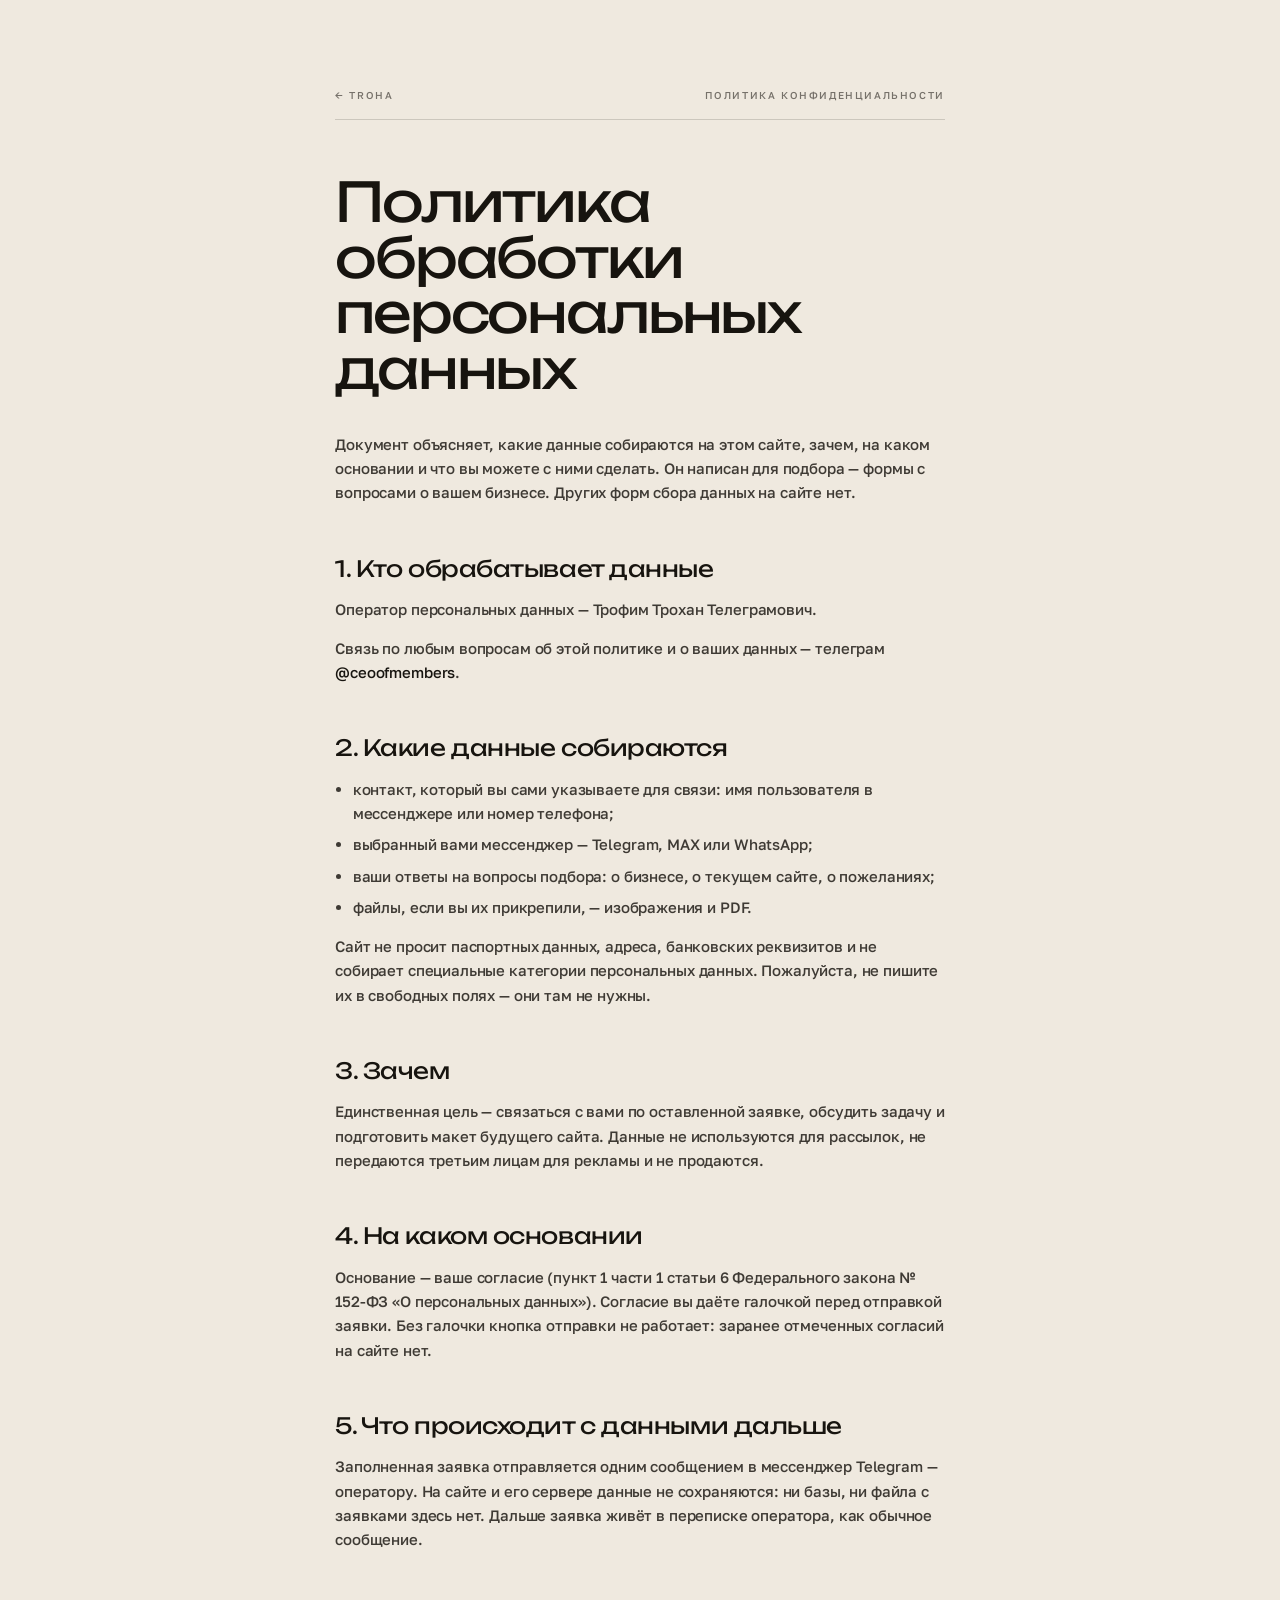
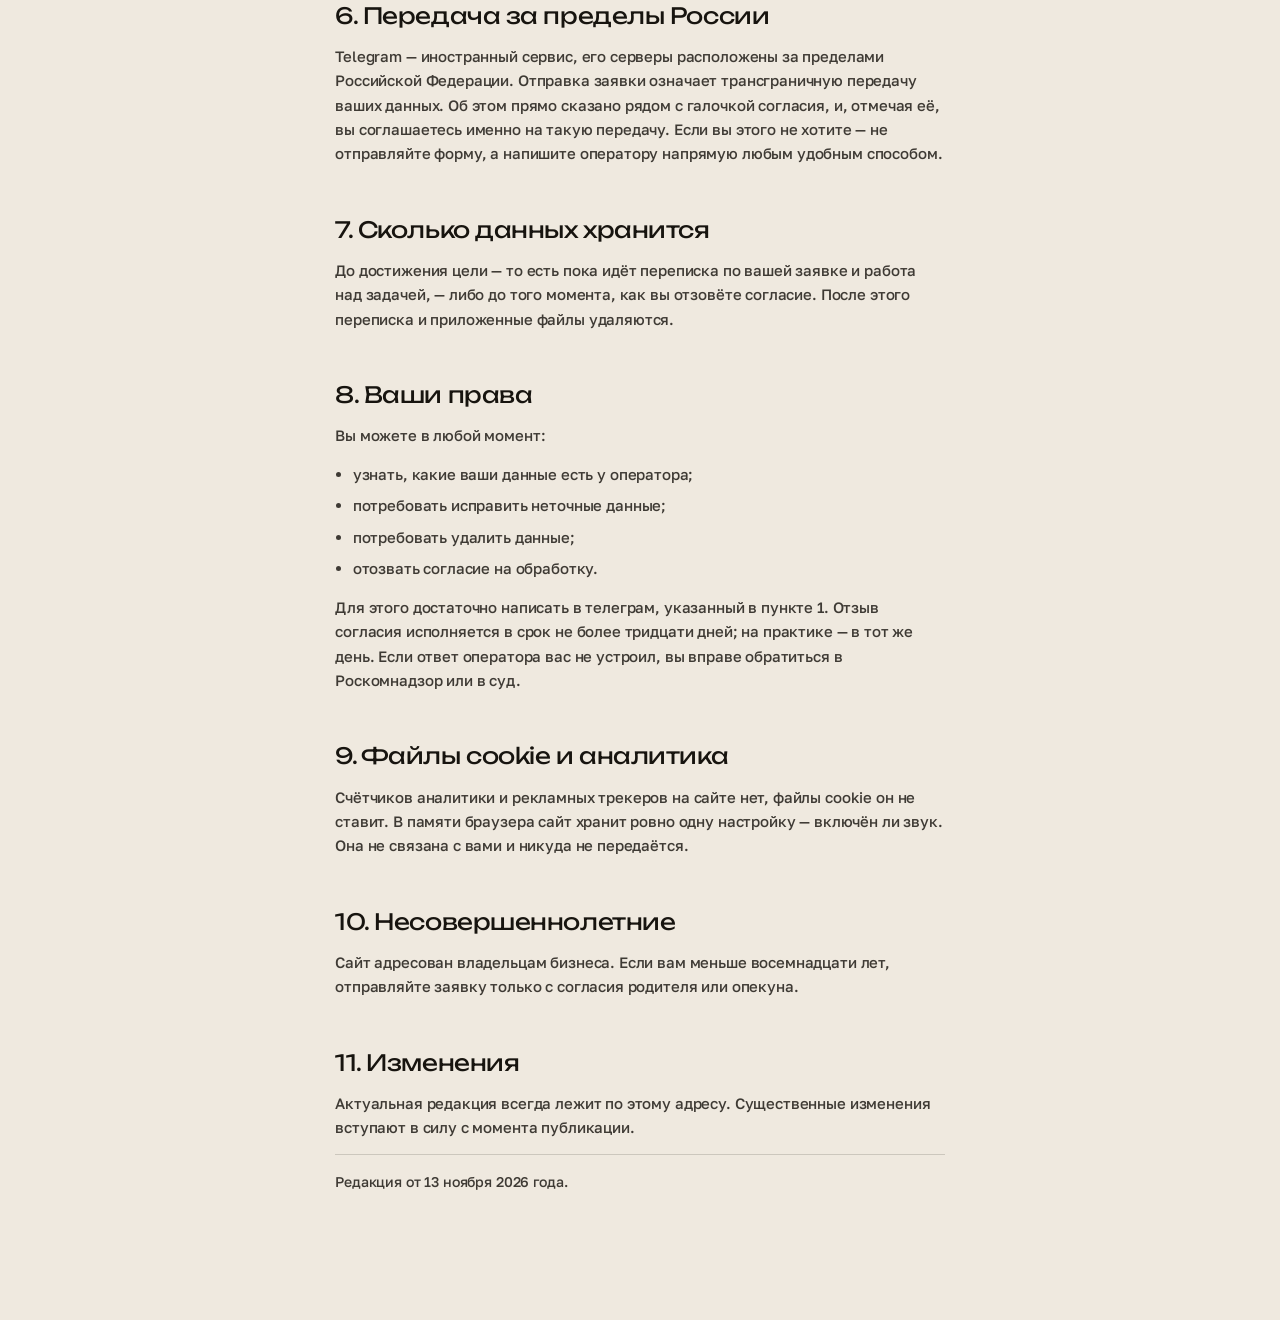
==== commit 41e22f8a: "Реквизиты оператора в политике Оператор вписан, почта убрана по просьбе: связь только через телеграм" ====
--- a/privacy.html
+++ b/privacy.html
@@ -51,10 +51,9 @@
   вопросами о вашем бизнесе. Других форм сбора данных на сайте нет.</p>
 
   <h2>1. Кто обрабатывает данные</h2>
-  <p>Оператор персональных данных — <span class="fill">[ФИО полностью или ИП: наименование, ОГРНИП, ИНН — заполнить]</span>.</p>
-  <p>Связь по любым вопросам об этой политике и о ваших данных:
-  <span class="fill">[адрес электронной почты — заполнить]</span>,
-  телеграм <a href="https://t.me/ceoofmembers">@ceoofmembers</a>.</p>
+  <p>Оператор персональных данных — Трофим Трохан Телеграмович.</p>
+  <p>Связь по любым вопросам об этой политике и о ваших данных — телеграм
+  <a href="https://t.me/ceoofmembers">@ceoofmembers</a>.</p>
 
   <h2>2. Какие данные собираются</h2>
   <ul>
@@ -105,7 +104,7 @@
     <li>потребовать удалить данные;</li>
     <li>отозвать согласие на обработку.</li>
   </ul>
-  <p>Для этого достаточно написать на адрес из пункта 1 или в телеграм. Отзыв
+  <p>Для этого достаточно написать в телеграм, указанный в пункте 1. Отзыв
   согласия исполняется в срок не более тридцати дней; на практике — в тот же
   день. Если ответ оператора вас не устроил, вы вправе обратиться в
   Роскомнадзор или в суд.</p>
@@ -123,7 +122,7 @@
   <p>Актуальная редакция всегда лежит по этому адресу. Существенные изменения
   вступают в силу с момента публикации.</p>
 
-  <p class="doc__date">Редакция от <span class="fill">[дата — заполнить]</span>.</p>
+  <p class="doc__date">Редакция от 13 ноября 2026 года.</p>
 
 </main>
 
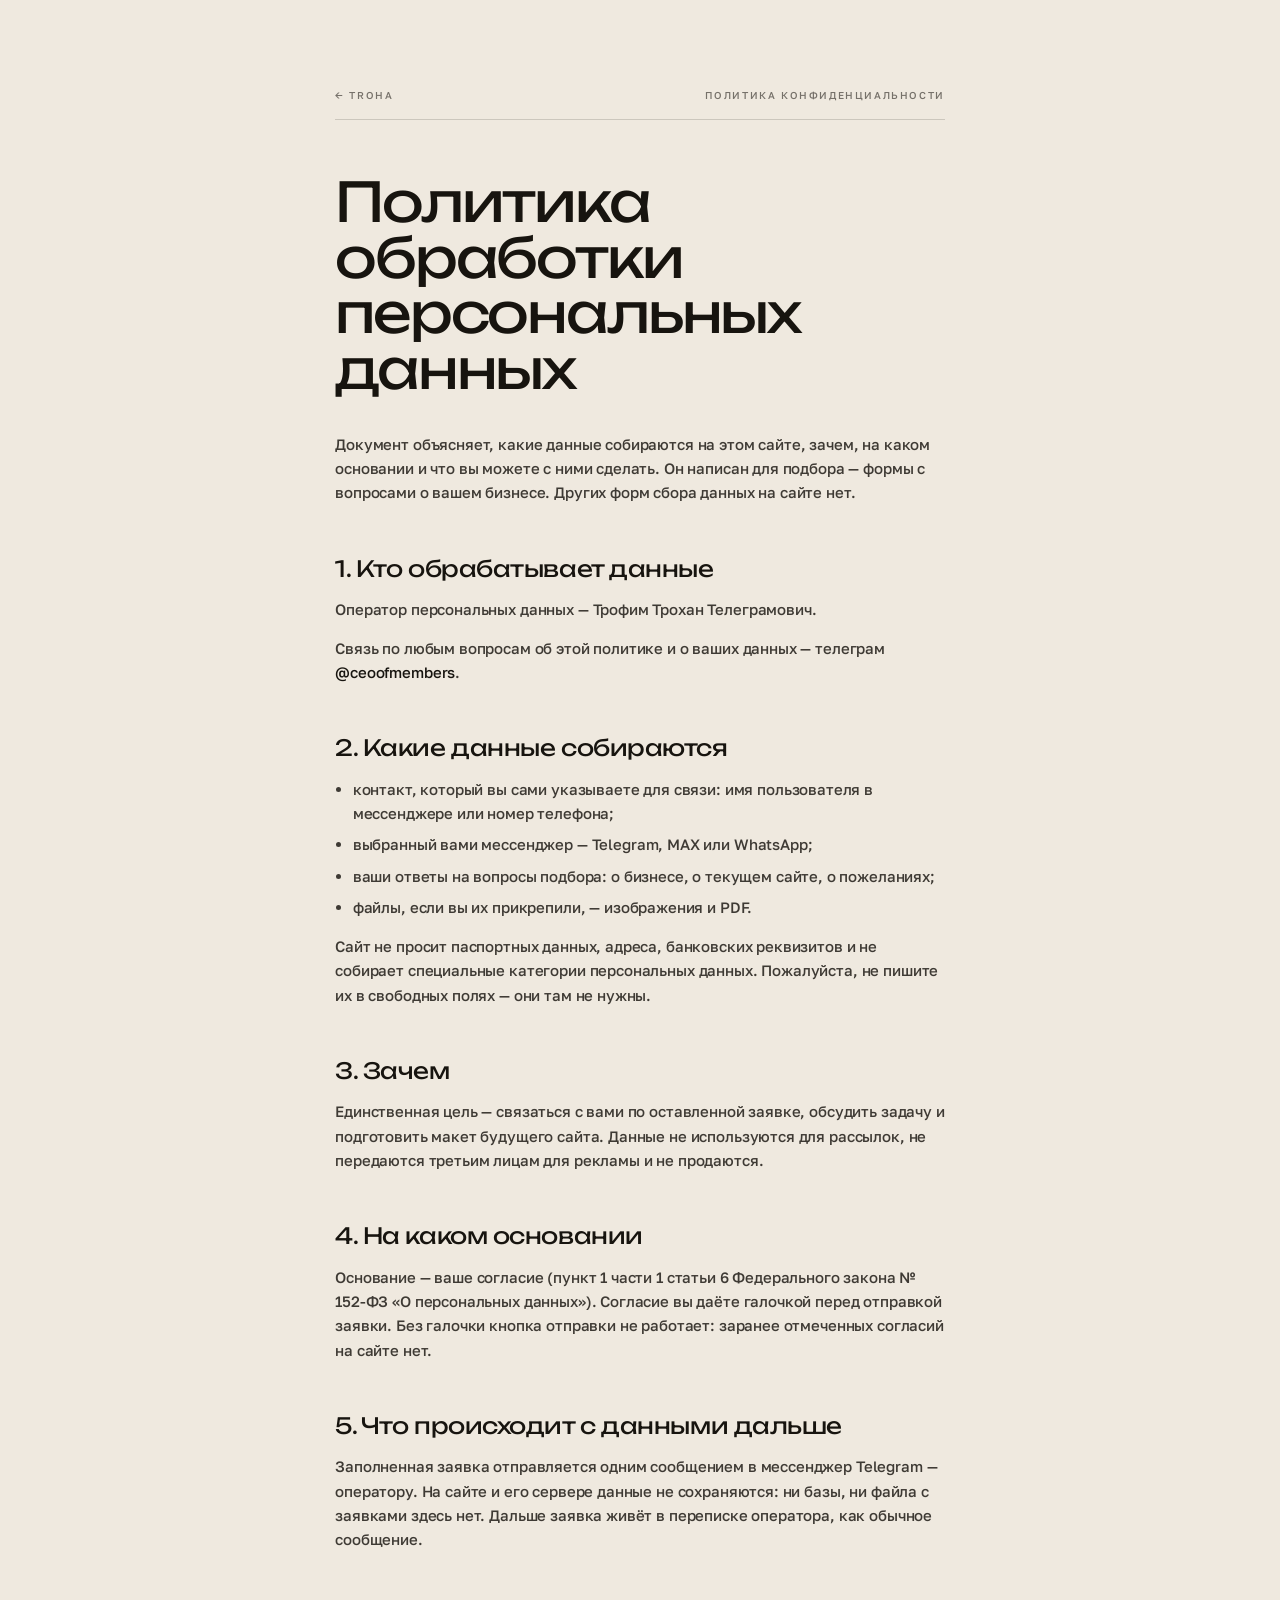
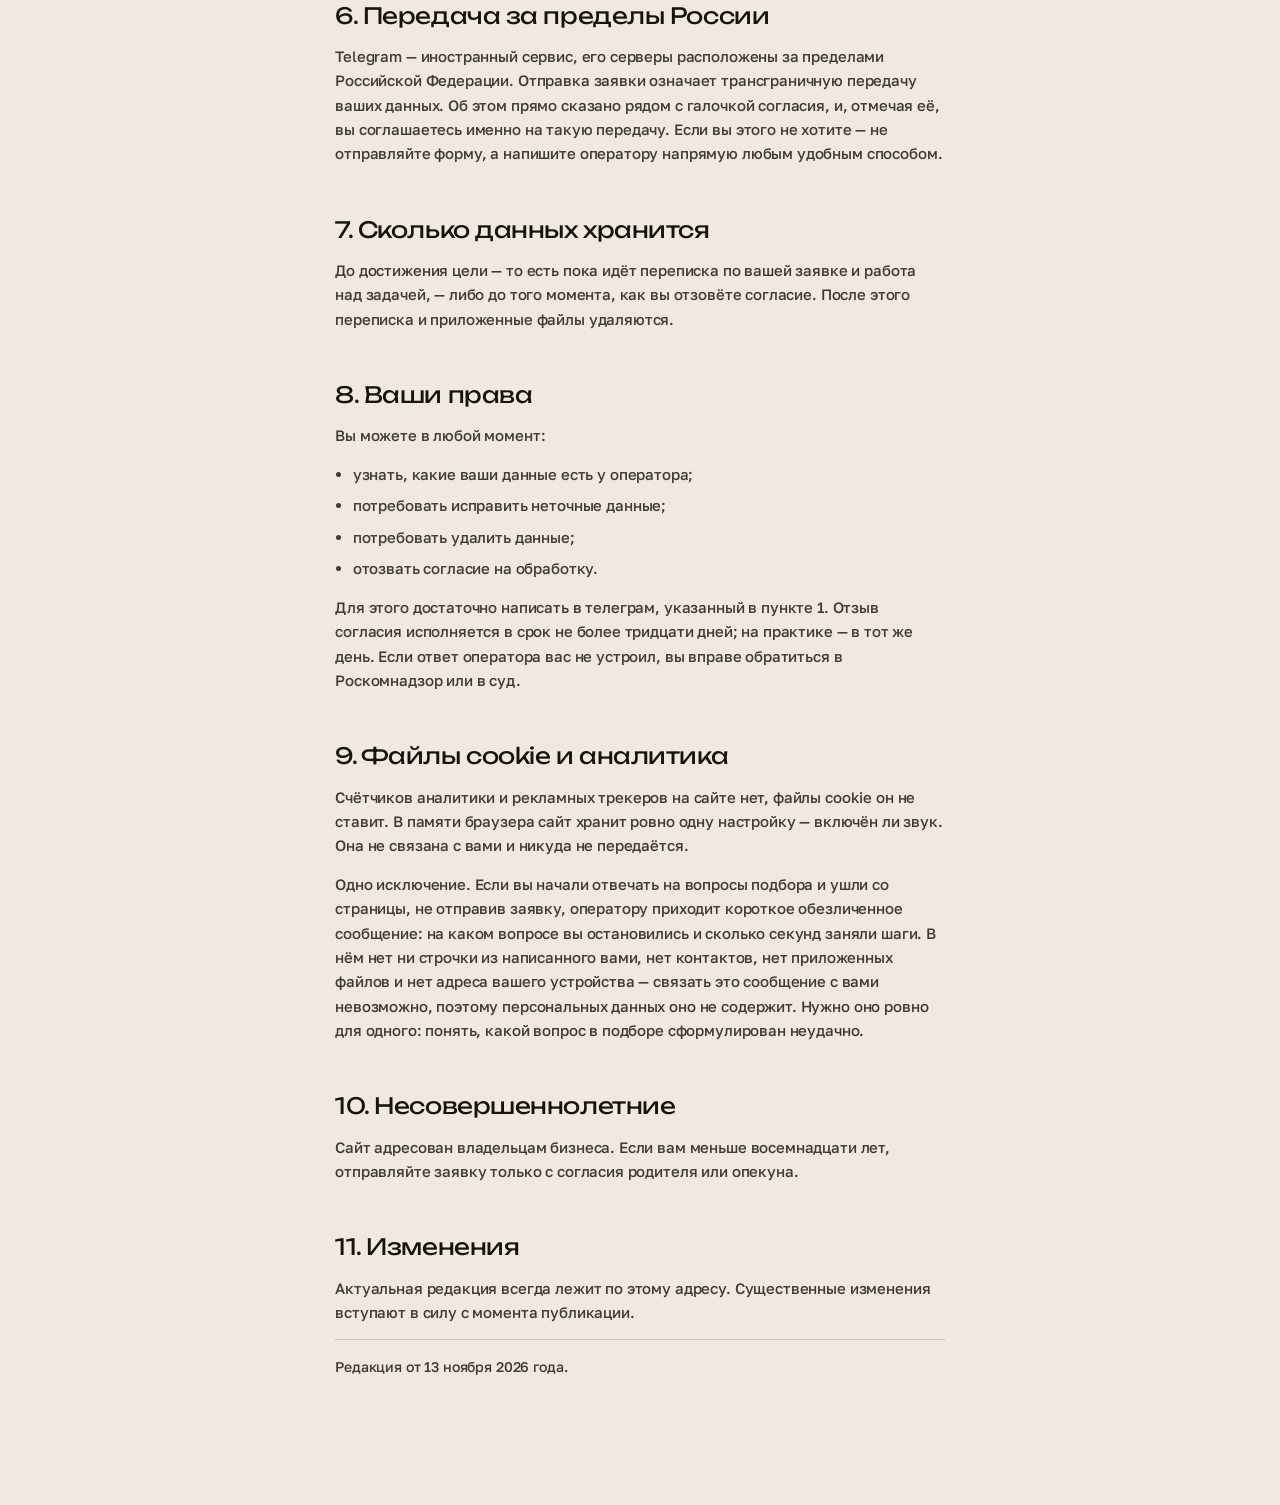
==== commit 28baab93: "Показывать, на каком вопросе бросают подбор Квиз живёт на одной странице и адрес не меняет — обычная" ====
--- a/privacy.html
+++ b/privacy.html
@@ -113,6 +113,13 @@
   <p>Счётчиков аналитики и рекламных трекеров на сайте нет, файлы cookie он не
   ставит. В памяти браузера сайт хранит ровно одну настройку — включён ли звук.
   Она не связана с вами и никуда не передаётся.</p>
+  <p>Одно исключение. Если вы начали отвечать на вопросы подбора и ушли со
+  страницы, не отправив заявку, оператору приходит короткое обезличенное
+  сообщение: на каком вопросе вы остановились и сколько секунд заняли шаги.
+  В нём нет ни строчки из написанного вами, нет контактов, нет приложенных
+  файлов и нет адреса вашего устройства — связать это сообщение с вами
+  невозможно, поэтому персональных данных оно не содержит. Нужно оно ровно
+  для одного: понять, какой вопрос в подборе сформулирован неудачно.</p>
 
   <h2>10. Несовершеннолетние</h2>
   <p>Сайт адресован владельцам бизнеса. Если вам меньше восемнадцати лет,
